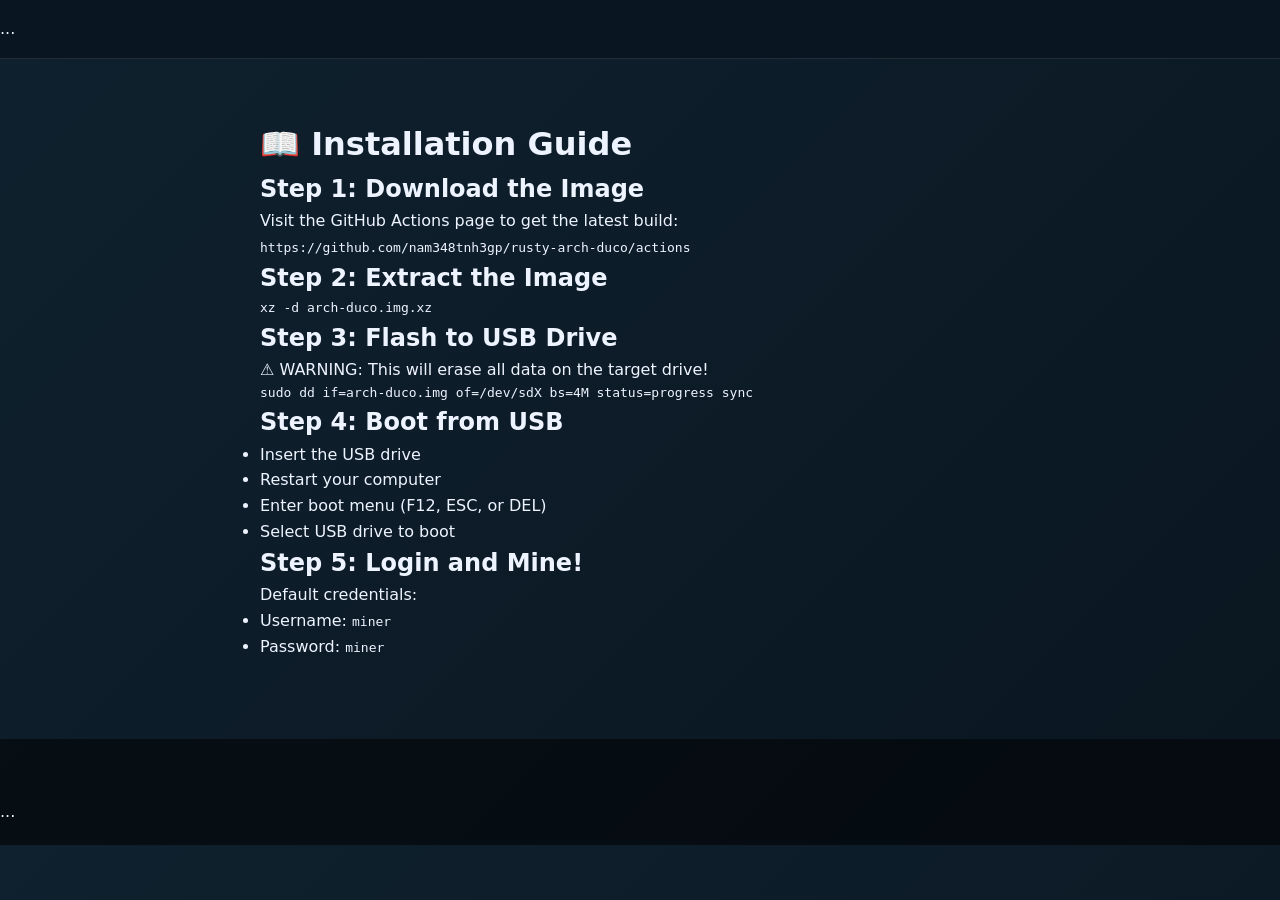
==== docs/install-terminal.html @ 6ecdf30e "Rename install.html to install-terminal.html" ====
<!DOCTYPE html>
<html lang="en">
<head>
    <meta charset="UTF-8">
    <meta name="viewport" content="width=device-width, initial-scale=1.0">
    <title>Installation Guide | Rusty Arch Duco</title>
    <link rel="stylesheet" href="../css/style.css">
</head>
<body>
    <nav class="navbar">...</nav>

    <main class="container" style="max-width: 800px; margin: 40px auto; padding: 20px;">
        <h1>📖 Installation Guide</h1>
        
        <h2>Step 1: Download the Image</h2>
        <p>Visit the GitHub Actions page to get the latest build:</p>
        <code>https://github.com/nam348tnh3gp/rusty-arch-duco/actions</code>
        
        <h2>Step 2: Extract the Image</h2>
        <pre>xz -d arch-duco.img.xz</pre>
        
        <h2>Step 3: Flash to USB Drive</h2>
        <p>⚠️ WARNING: This will erase all data on the target drive!</p>
        <pre>sudo dd if=arch-duco.img of=/dev/sdX bs=4M status=progress sync</pre>
        
        <h2>Step 4: Boot from USB</h2>
        <ul>
            <li>Insert the USB drive</li>
            <li>Restart your computer</li>
            <li>Enter boot menu (F12, ESC, or DEL)</li>
            <li>Select USB drive to boot</li>
        </ul>
        
        <h2>Step 5: Login and Mine!</h2>
        <p>Default credentials:</p>
        <ul>
            <li>Username: <code>miner</code></li>
            <li>Password: <code>miner</code></li>
        </ul>
    </main>

    <footer class="footer">...</footer>
</body>
</html>
---- css/style.css ----
* {
    margin: 0;
    padding: 0;
    box-sizing: border-box;
}

:root {
    --primary: #0f212e;
    --primary-dark: #0a1620;
    --accent: #fbbf24;
    --accent-dark: #f59e0b;
    --success: #10b981;
    --text-light: #eef4ff;
    --text-gray: #94a3b8;
    --bg-card: rgba(15, 25, 35, 0.7);
}

body {
    font-family: -apple-system, 'Segoe UI', system-ui, sans-serif;
    background: linear-gradient(135deg, var(--primary) 0%, var(--primary-dark) 100%);
    color: var(--text-light);
    line-height: 1.6;
}

.container {
    max-width: 1200px;
    margin: 0 auto;
    padding: 0 20px;
}

/* Navbar */
.navbar {
    background: rgba(10, 22, 32, 0.95);
    backdrop-filter: blur(10px);
    position: sticky;
    top: 0;
    z-index: 100;
    border-bottom: 1px solid rgba(255, 255, 255, 0.1);
    padding: 1rem 0;
}

.navbar .container {
    display: flex;
    justify-content: space-between;
    align-items: center;
    flex-wrap: wrap;
    gap: 1rem;
}

.nav-brand a {
    font-size: 1.5rem;
    font-weight: bold;
    color: var(--accent);
    text-decoration: none;
}

.nav-links {
    display: flex;
    gap: 2rem;
    flex-wrap: wrap;
}

.nav-links a {
    color: var(--text-light);
    text-decoration: none;
    transition: color 0.3s;
}

.nav-links a:hover {
    color: var(--accent);
}

/* Hero */
.hero {
    text-align: center;
    padding: 80px 0;
}

.hero h1 {
    font-size: 3.5rem;
    margin-bottom: 1rem;
    background: linear-gradient(135deg, #f9d976, #f39f86);
    -webkit-background-clip: text;
    background-clip: text;
    color: transparent;
}

.tagline {
    font-size: 1.2rem;
    color: var(--accent);
    margin-bottom: 1rem;
}

.description {
    font-size: 1.1rem;
    color: var(--text-gray);
    max-width: 600px;
    margin: 0 auto 2rem;
}

/* Buttons */
.btn {
    display: inline-block;
    padding: 12px 28px;
    border-radius: 40px;
    text-decoration: none;
    font-weight: 600;
    transition: all 0.3s;
    cursor: pointer;
    border: none;
    font-size: 1rem;
}

.btn-primary {
    background: linear-gradient(95deg, var(--accent), var(--accent-dark));
    color: var(--primary-dark);
}

.btn-primary:hover {
    transform: scale(1.02);
}

.btn-secondary {
    background: transparent;
    border: 2px solid var(--accent);
    color: var(--accent);
}

.btn-secondary:hover {
    background: var(--accent);
    color: var(--primary-dark);
}

.btn-outline {
    background: transparent;
    border: 1px solid var(--text-gray);
    color: var(--text-light);
}

.btn-outline:hover {
    border-color: var(--accent);
    color: var(--accent);
}

.btn-download {
    background: linear-gradient(95deg, var(--success), #059669);
    color: white;
    text-align: center;
}

.btn-download small {
    display: block;
    font-size: 0.7rem;
    opacity: 0.8;
}

.hero-buttons {
    display: flex;
    gap: 1rem;
    justify-content: center;
    flex-wrap: wrap;
}

/* AdSense Banner */
.adsense-banner {
    background: rgba(0, 0, 0, 0.3);
    padding: 20px 0;
    text-align: center;
    margin-bottom: 20px;
}

/* Features */
.features {
    padding: 60px 0;
    background: rgba(0, 0, 0, 0.3);
}

.features h2, .how-it-works h2, .faucet-redirect h2 {
    text-align: center;
    margin-bottom: 2rem;
    font-size: 2rem;
    color: var(--accent);
}

.feature-grid {
    display: grid;
    grid-template-columns: repeat(auto-fit, minmax(280px, 1fr));
    gap: 2rem;
}

.feature-card {
    background: var(--bg-card);
    backdrop-filter: blur(10px);
    padding: 2rem;
    border-radius: 20px;
    text-align: center;
    border: 1px solid rgba(255, 255, 255, 0.1);
    transition: transform 0.3s;
}

.feature-card:hover {
    transform: translateY(-5px);
}

.feature-icon {
    font-size: 2.5rem;
    margin-bottom: 1rem;
}

.feature-card h3 {
    margin-bottom: 0.5rem;
    color: var(--accent);
}

/* Steps */
.steps {
    display: flex;
    justify-content: center;
    gap: 2rem;
    flex-wrap: wrap;
}

.step {
    text-align: center;
    max-width: 250px;
}

.step-number {
    width: 50px;
    height: 50px;
    background: var(--accent);
    color: var(--primary-dark);
    border-radius: 50%;
    display: flex;
    align-items: center;
    justify-content: center;
    font-size: 1.5rem;
    font-weight: bold;
    margin: 0 auto 1rem;
}

/* Download Card */
.download-card {
    background: var(--bg-card);
    backdrop-filter: blur(10px);
    border-radius: 20px;
    padding: 2rem;
    display: flex;
    justify-content: space-between;
    align-items: center;
    flex-wrap: wrap;
    gap: 2rem;
}

.download-info code {
    background: rgba(0, 0, 0, 0.5);
    padding: 2px 8px;
    border-radius: 6px;
    font-size: 0.8rem;
}

.download-buttons {
    display: flex;
    gap: 1rem;
    flex-wrap: wrap;
}

/* Faucet Redirect */
.faucet-redirect {
    padding: 60px 0;
}

.faucet-card {
    background: var(--bg-card);
    backdrop-filter: blur(10px);
    border-radius: 20px;
    padding: 2rem;
    text-align: center;
}

.section-desc {
    text-align: center;
    margin-bottom: 2rem;
    color: var(--text-gray);
}

.faucet-info {
    font-size: 0.7rem;
    color: var(--text-gray);
    margin-top: 1rem;
}

/* Footer */
.footer {
    background: rgba(0, 0, 0, 0.5);
    padding: 60px 0 20px;
    margin-top: 60px;
}

.footer-grid {
    display: grid;
    grid-template-columns: repeat(auto-fit, minmax(200px, 1fr));
    gap: 2rem;
    margin-bottom: 2rem;
}

.footer-section h4 {
    margin-bottom: 1rem;
    color: var(--accent);
}

.footer-section ul {
    list-style: none;
}

.footer-section ul li {
    margin-bottom: 0.5rem;
}

.footer-section a {
    color: var(--text-gray);
    text-decoration: none;
}

.footer-section a:hover {
    color: var(--accent);
}

.footer-bottom {
    text-align: center;
    padding-top: 20px;
    border-top: 1px solid rgba(255, 255, 255, 0.1);
    font-size: 0.8rem;
    color: var(--text-gray);
}

/* Responsive */
@media (max-width: 768px) {
    .hero h1 {
        font-size: 2rem;
    }
    
    .download-card {
        flex-direction: column;
        text-align: center;
    }
    
    .nav-links {
        justify-content: center;
    }
}
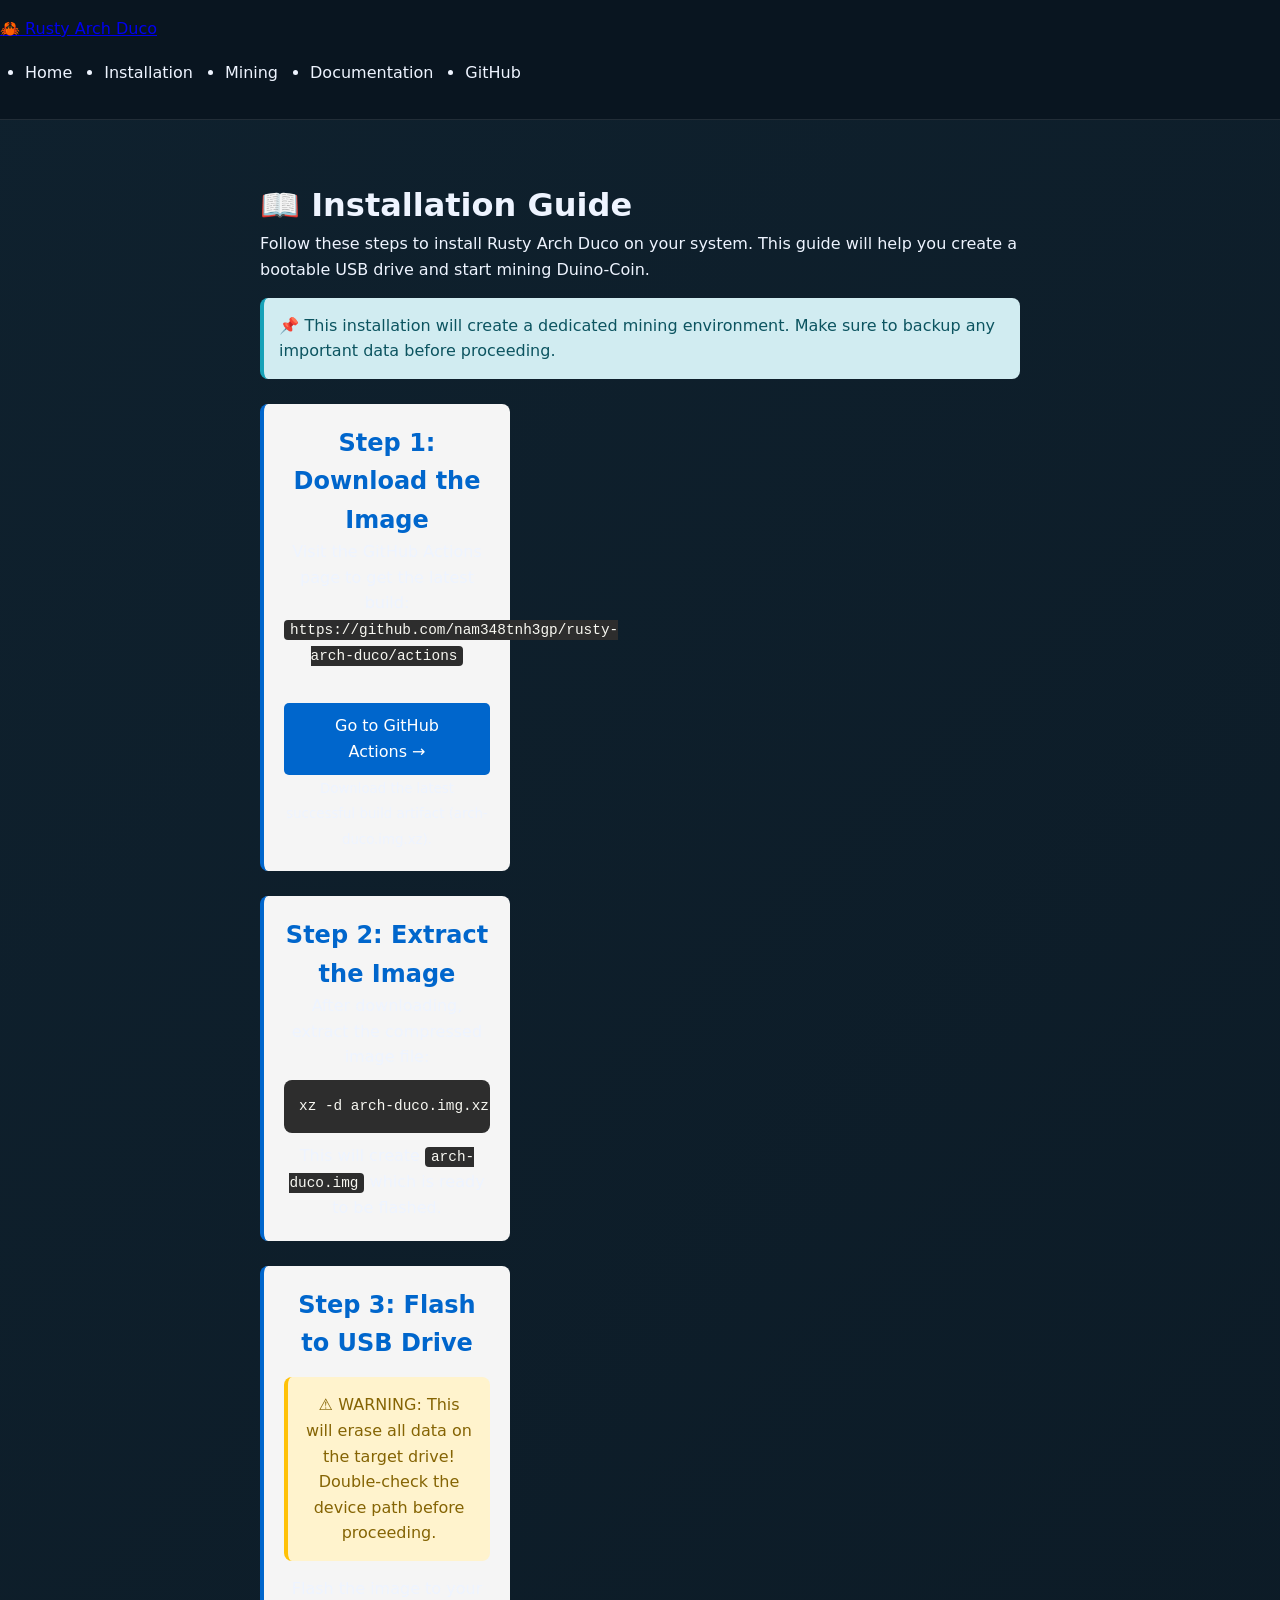
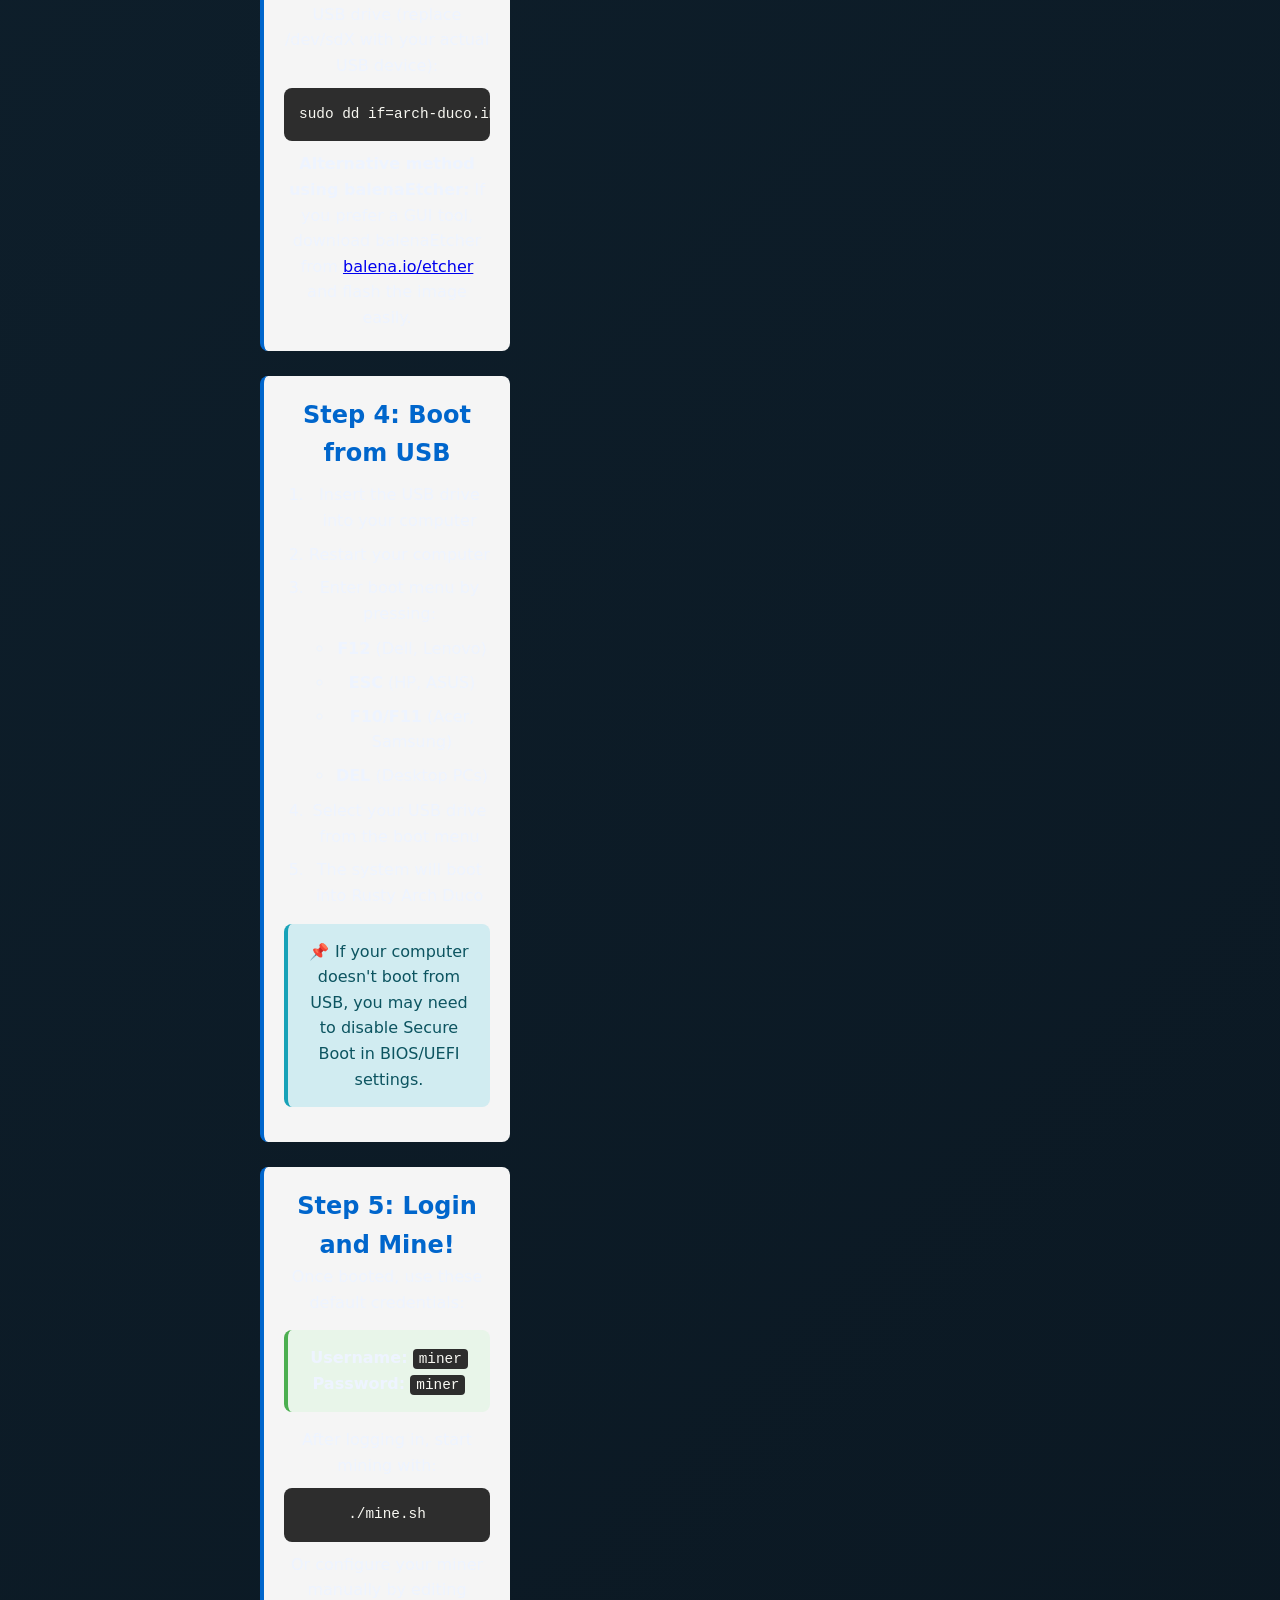
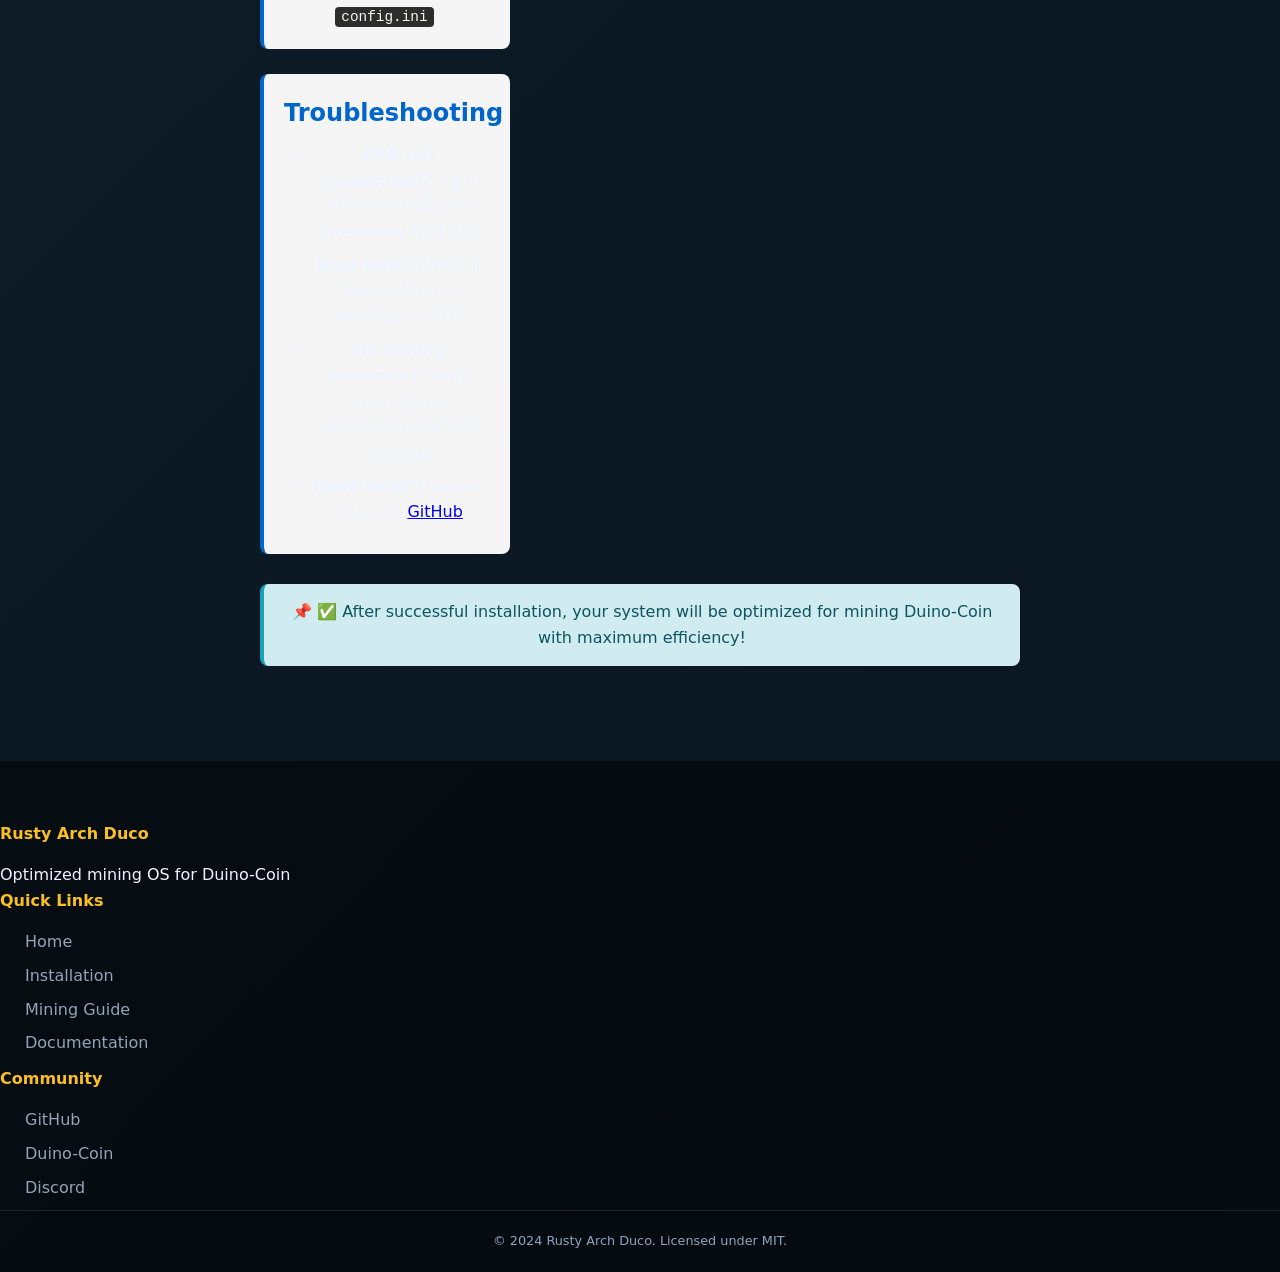
==== commit c1e65a99: "Update install-terminal.html" ====
--- a/docs/install-terminal.html
+++ b/docs/install-terminal.html
@@ -5,40 +5,233 @@
     <meta name="viewport" content="width=device-width, initial-scale=1.0">
     <title>Installation Guide | Rusty Arch Duco</title>
     <link rel="stylesheet" href="../css/style.css">
+    <style>
+        /* Additional styles for better readability */
+        .guide-container {
+            max-width: 800px;
+            margin: 40px auto;
+            padding: 20px;
+        }
+        
+        .step {
+            background: #f5f5f5;
+            border-left: 4px solid #0066cc;
+            padding: 20px;
+            margin: 25px 0;
+            border-radius: 8px;
+        }
+        
+        .step h2 {
+            margin-top: 0;
+            color: #0066cc;
+        }
+        
+        code {
+            background: #2d2d2d;
+            color: #f8f8f2;
+            padding: 2px 6px;
+            border-radius: 4px;
+            font-family: 'Courier New', monospace;
+            font-size: 0.9em;
+        }
+        
+        pre {
+            background: #2d2d2d;
+            color: #f8f8f2;
+            padding: 15px;
+            border-radius: 8px;
+            overflow-x: auto;
+            font-family: 'Courier New', monospace;
+            font-size: 0.9em;
+            margin: 10px 0;
+        }
+        
+        .warning {
+            background: #fff3cd;
+            border-left: 4px solid #ffc107;
+            padding: 15px;
+            margin: 15px 0;
+            border-radius: 8px;
+            color: #856404;
+        }
+        
+        .warning::before {
+            content: "⚠️ ";
+            font-weight: bold;
+        }
+        
+        .note {
+            background: #d1ecf1;
+            border-left: 4px solid #17a2b8;
+            padding: 15px;
+            margin: 15px 0;
+            border-radius: 8px;
+            color: #0c5460;
+        }
+        
+        .note::before {
+            content: "📌 ";
+            font-weight: bold;
+        }
+        
+        ul, ol {
+            margin: 10px 0;
+            padding-left: 25px;
+        }
+        
+        li {
+            margin: 8px 0;
+        }
+        
+        .credentials {
+            background: #e8f5e9;
+            border-left: 4px solid #4caf50;
+            padding: 15px;
+            margin: 15px 0;
+            border-radius: 8px;
+        }
+        
+        .button {
+            display: inline-block;
+            background: #0066cc;
+            color: white;
+            padding: 10px 20px;
+            text-decoration: none;
+            border-radius: 5px;
+            margin-top: 10px;
+            transition: background 0.3s;
+        }
+        
+        .button:hover {
+            background: #0052a3;
+        }
+    </style>
 </head>
 <body>
-    <nav class="navbar">...</nav>
+    <nav class="navbar">
+        <div class="nav-container">
+            <div class="logo">
+                <a href="../index.html">🦀 Rusty Arch Duco</a>
+            </div>
+            <ul class="nav-links">
+                <li><a href="../index.html">Home</a></li>
+                <li><a href="installation.html" class="active">Installation</a></li>
+                <li><a href="mining.html">Mining</a></li>
+                <li><a href="docs.html">Documentation</a></li>
+                <li><a href="https://github.com/nam348tnh3gp/rusty-arch-duco" target="_blank">GitHub</a></li>
+            </ul>
+        </div>
+    </nav>
 
-    <main class="container" style="max-width: 800px; margin: 40px auto; padding: 20px;">
+    <main class="container guide-container">
         <h1>📖 Installation Guide</h1>
-        
-        <h2>Step 1: Download the Image</h2>
-        <p>Visit the GitHub Actions page to get the latest build:</p>
-        <code>https://github.com/nam348tnh3gp/rusty-arch-duco/actions</code>
-        
-        <h2>Step 2: Extract the Image</h2>
-        <pre>xz -d arch-duco.img.xz</pre>
-        
-        <h2>Step 3: Flash to USB Drive</h2>
-        <p>⚠️ WARNING: This will erase all data on the target drive!</p>
-        <pre>sudo dd if=arch-duco.img of=/dev/sdX bs=4M status=progress sync</pre>
-        
-        <h2>Step 4: Boot from USB</h2>
-        <ul>
-            <li>Insert the USB drive</li>
-            <li>Restart your computer</li>
-            <li>Enter boot menu (F12, ESC, or DEL)</li>
-            <li>Select USB drive to boot</li>
-        </ul>
-        
-        <h2>Step 5: Login and Mine!</h2>
-        <p>Default credentials:</p>
-        <ul>
-            <li>Username: <code>miner</code></li>
-            <li>Password: <code>miner</code></li>
-        </ul>
+        <p>Follow these steps to install Rusty Arch Duco on your system. This guide will help you create a bootable USB drive and start mining Duino-Coin.</p>
+        
+        <div class="note">
+            This installation will create a dedicated mining environment. Make sure to backup any important data before proceeding.
+        </div>
+        
+        <div class="step">
+            <h2>Step 1: Download the Image</h2>
+            <p>Visit the GitHub Actions page to get the latest build:</p>
+            <code>https://github.com/nam348tnh3gp/rusty-arch-duco/actions</code>
+            <br><br>
+            <a href="https://github.com/nam348tnh3gp/rusty-arch-duco/actions" class="button" target="_blank">Go to GitHub Actions →</a>
+            <p><small>Download the latest successful build artifact (arch-duco.img.xz).</small></p>
+        </div>
+        
+        <div class="step">
+            <h2>Step 2: Extract the Image</h2>
+            <p>After downloading, extract the compressed image file:</p>
+            <pre>xz -d arch-duco.img.xz</pre>
+            <p>This will create <code>arch-duco.img</code> which is ready to be flashed.</p>
+        </div>
+        
+        <div class="step">
+            <h2>Step 3: Flash to USB Drive</h2>
+            <div class="warning">
+                WARNING: This will erase all data on the target drive! Double-check the device path before proceeding.
+            </div>
+            <p>Flash the image to your USB drive (replace /dev/sdX with your actual USB device):</p>
+            <pre>sudo dd if=arch-duco.img of=/dev/sdX bs=4M status=progress sync</pre>
+            <p><strong>Alternative method using balenaEtcher:</strong> If you prefer a GUI tool, download balenaEtcher from <a href="https://www.balena.io/etcher/" target="_blank">balena.io/etcher</a> and flash the image easily.</p>
+        </div>
+        
+        <div class="step">
+            <h2>Step 4: Boot from USB</h2>
+            <ol>
+                <li>Insert the USB drive into your computer</li>
+                <li>Restart your computer</li>
+                <li>Enter boot menu by pressing:
+                    <ul>
+                        <li><strong>F12</strong> (Dell, Lenovo)</li>
+                        <li><strong>ESC</strong> (HP, ASUS)</li>
+                        <li><strong>F10/F11</strong> (Acer, Samsung)</li>
+                        <li><strong>DEL</strong> (Desktop PCs)</li>
+                    </ul>
+                </li>
+                <li>Select your USB drive from the boot menu</li>
+                <li>The system will boot into Rusty Arch Duco</li>
+            </ol>
+            <div class="note">
+                If your computer doesn't boot from USB, you may need to disable Secure Boot in BIOS/UEFI settings.
+            </div>
+        </div>
+        
+        <div class="step">
+            <h2>Step 5: Login and Mine!</h2>
+            <p>Once booted, use these default credentials:</p>
+            <div class="credentials">
+                <strong>Username:</strong> <code>miner</code><br>
+                <strong>Password:</strong> <code>miner</code>
+            </div>
+            <p>After logging in, start mining with:</p>
+            <pre>./mine.sh</pre>
+            <p>Or configure your miner manually by editing <code>config.ini</code>.</p>
+        </div>
+        
+        <div class="step">
+            <h2>Troubleshooting</h2>
+            <ul>
+                <li><strong>USB not recognized?</strong> Try a different USB port (preferably USB 2.0)</li>
+                <li><strong>Boot fails?</strong> Check if Secure Boot is disabled in BIOS</li>
+                <li><strong>No mining hashrate?</strong> Verify your internet connection and pool settings</li>
+                <li><strong>Need help?</strong> Open an issue on <a href="https://github.com/nam348tnh3gp/rusty-arch-duco/issues" target="_blank">GitHub</a></li>
+            </ul>
+        </div>
+        
+        <div class="note" style="text-align: center; margin-top: 30px;">
+            ✅ After successful installation, your system will be optimized for mining Duino-Coin with maximum efficiency!
+        </div>
     </main>
 
-    <footer class="footer">...</footer>
+    <footer class="footer">
+        <div class="footer-content">
+            <div class="footer-section">
+                <h4>Rusty Arch Duco</h4>
+                <p>Optimized mining OS for Duino-Coin</p>
+            </div>
+            <div class="footer-section">
+                <h4>Quick Links</h4>
+                <ul>
+                    <li><a href="../index.html">Home</a></li>
+                    <li><a href="installation.html">Installation</a></li>
+                    <li><a href="mining.html">Mining Guide</a></li>
+                    <li><a href="docs.html">Documentation</a></li>
+                </ul>
+            </div>
+            <div class="footer-section">
+                <h4>Community</h4>
+                <ul>
+                    <li><a href="https://github.com/nam348tnh3gp/rusty-arch-duco" target="_blank">GitHub</a></li>
+                    <li><a href="https://duinocoin.com" target="_blank">Duino-Coin</a></li>
+                    <li><a href="https://discord.gg/duino-coin-677615191793467402" target="_blank">Discord</a></li>
+                </ul>
+            </div>
+        </div>
+        <div class="footer-bottom">
+            <p>&copy; 2024 Rusty Arch Duco. Licensed under MIT.</p>
+        </div>
+    </footer>
 </body>
 </html>
